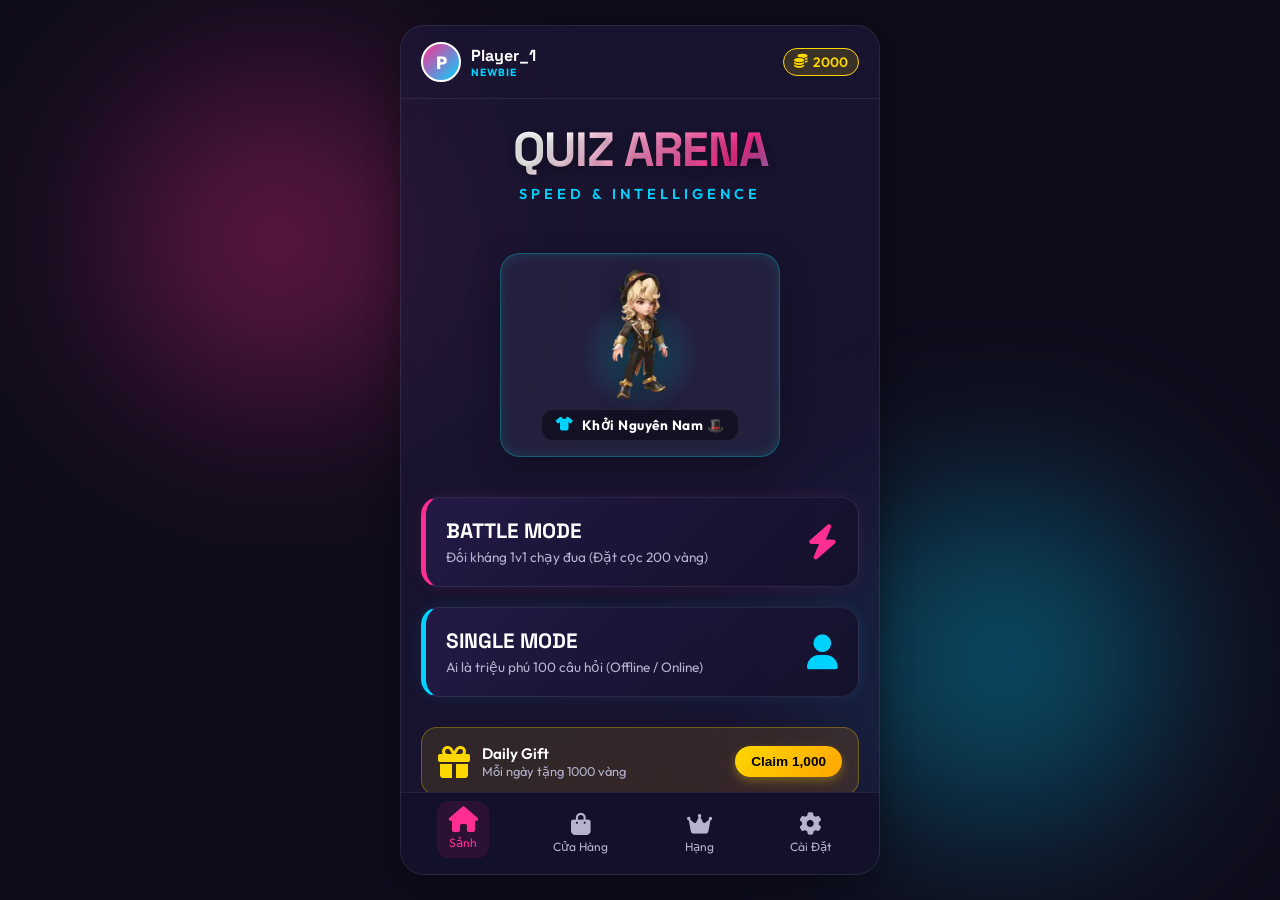
==== Qx/index.html @ 137300c0 "update" ====
<!DOCTYPE html>
<html lang="vi">

<head>
  <meta charset="UTF-8">
  <meta name="viewport" content="width=device-width, initial-scale=1.0, maximum-scale=1.0, user-scalable=no">
  <title>Quiz Arena - Trí Tuệ & Tốc Độ</title>
  <meta name="description"
    content="Chơi game trắc nghiệm đối kháng đỉnh cao, trả lời câu hỏi, thách đấu bot hoặc người chơi khác, tích lũy vàng và nâng cấp nhân vật!">

  <!-- FontAwesome Icons -->
  <link rel="stylesheet" href="https://cdnjs.cloudflare.com/ajax/libs/font-awesome/6.4.0/css/all.min.css">

  <!-- Custom Styles -->
  <link rel="stylesheet" href="style.css?v=10">
</head>

<body>

  <!-- Main Game Container -->
  <div class="game-container">

    <!-- Top Header Bar -->
    <header class="game-header">
      <div class="user-profile-header" onclick="showScreen('settings')">
        <div class="avatar-mini" id="avatar-letter">P</div>
        <div class="profile-info">
          <span class="nickname-display" id="nickname-val">Player_1</span>
          <span id="user-level-val" style="font-size: 0.65rem; color: var(--accent-cyan); font-weight: bold; letter-spacing: 1px; text-transform: uppercase;">NEWBIE</span>
        </div>
      </div>

      <!-- Gold Badge -->
      <div class="gold-badge" onclick="claimDailyReward()" title="Nhấp để nhận Vàng hàng ngày!">
        <i class="fas fa-coins gold-icon"></i>
        <span id="gold-val">2000</span>
      </div>
    </header>

    <!-- Content Area (Scrollable screens) -->
    <main class="game-content">

      <!-- 1. LOBBY SCREEN -->
      <div id="lobby-screen" class="game-screen lobby-screen">
        <div class="game-logo-container">
          <h1 class="logo-text">QUIZ ARENA</h1>
          <div class="logo-sub">Speed & Intelligence</div>
        </div>

        <!-- Lobby Character Showcase -->
        <div class="lobby-character-preview" onclick="showScreen('shop'); switchShopCategory('character');" title="Nhấp để thay đổi Nhân Vật!">
          <div class="character-preview-glow"></div>
          <img id="lobby-character-img" src="assets/characters/char_khoi_nguyen_m.webp" alt="Character" class="lobby-char-3d">
          <div class="character-preview-label">
            <i class="fas fa-tshirt" style="color: var(--accent-cyan);"></i>
            <span id="lobby-char-name">Khởi Nguyên Nam</span>
          </div>
        </div>

        <!-- Mode: Battle Mode -->
        <div class="mode-card battle-card" onclick="startBattleMatchmaking()">
          <div class="card-content">
            <h2 class="card-title">BATTLE MODE</h2>
            <span class="card-desc">Đối kháng 1v1 chạy đua (Đặt cọc 200 vàng)</span>
          </div>
          <div class="card-icon"><i class="fas fa-bolt"></i></div>
        </div>

        <!-- Mode: Single Mode -->
        <div class="mode-card single-card" onclick="startSingleGame()">
          <div class="card-content">
            <h2 class="card-title">SINGLE MODE</h2>
            <span class="card-desc">Ai là triệu phú 100 câu hỏi (Offline / Online)</span>
          </div>
          <div class="card-icon"><i class="fas fa-user"></i></div>
        </div>

        <!-- Daily Reward Banner -->
        <div class="daily-reward-banner">
          <div class="reward-info">
            <i class="fas fa-gift reward-gift-icon"></i>
            <div>
              <div class="reward-text-title">Daily Gift</div>
              <div class="reward-text-desc">Mỗi ngày tặng 1000 vàng</div>
            </div>
          </div>
          <button class="reward-btn" id="claim-daily-btn" onclick="claimDailyReward()">Claim 1,000</button>
        </div>
      </div>

      <!-- 2. SINGLE QUIZ SCREEN -->
      <div id="quiz-screen" class="game-screen quiz-screen hidden">
        <div class="quiz-top-bar">
          <span class="question-counter" id="single-question-num">Question 1 / 100</span>

          <!-- Lifelines Row -->
          <div class="lifelines-row">
            <button class="lifeline-btn" id="lifeline-50" onclick="useFiftyFifty()"
              data-tooltip="Quyền trợ giúp 50/50">50:50</button>
            <button class="lifeline-btn" id="lifeline-double" onclick="useDoubleAnswer()"
              data-tooltip="Xem quảng cáo trả lời 2 lần"><i class="fas fa-play"></i> x2</button>
            <button class="lifeline-btn" id="lifeline-change" onclick="useChangeQuestion()"
              data-tooltip="Đổi câu hỏi khác"><i class="fas fa-redo"></i></button>
          </div>
        </div>

        <!-- Question Box -->
        <div class="question-card" id="single-question-container">
          <!-- Populated by JS -->
        </div>

        <!-- Options Container -->
        <div class="options-grid" id="single-options-container">
          <!-- Populated by JS -->
        </div>

        <button class="btn-secondary" onclick="showScreen('lobby')" style="margin-top: auto;">Rút Lui (Về Sảnh)</button>
      </div>

      <!-- 3. BATTLE TRACK SCREEN -->
      <div id="battle-screen" class="game-screen battle-screen hidden">

        <!-- Stats Bar: Question # + Scores -->
        <div class="battle-header-bar">
          <span id="battle-question-num" class="battle-q-num">Câu 1 / 10</span>
          <div class="battle-timer-display">
            <span id="timer-sec" style="color: var(--accent-cyan); font-weight:800; font-size:1.1rem;">30</span>s
          </div>
        </div>

        <!-- Timer Bar -->
        <div class="battle-timer-bar">
          <div class="timer-fill" id="timer-fill-bar"></div>
        </div>

        <!-- Race Tracks (progress-bar style) -->
        <div class="race-container">
          <div class="race-label-top">🏁 ĐƯỜNG ĐUA</div>

          <!-- Player Lane -->
          <div class="race-lane">
            <div class="race-lane-info">
              <div class="race-runner-avatar" id="player-runner-avatar">🏃</div>
              <span class="race-lane-name" id="player-track-name">Bạn</span>
              <span class="race-lane-score"><span id="player-score-val">0</span>/10</span>
            </div>
            <div class="race-track-bar">
              <div class="race-track-fill player-fill" id="player-track-fill" style="width:0%"></div>
              <div class="race-runner-icon" id="player-runner" style="left:0%">
                <div class="runner-avatar"><div class="runner-avatar-inner" id="player-runner-img">🏃</div></div>
              </div>
            </div>
          </div>

          <!-- Bot Lane -->
          <div class="race-lane">
            <div class="race-lane-info">
              <div class="race-runner-avatar" id="bot-runner-avatar">🤖</div>
              <span class="race-lane-name">Bot</span>
              <span class="race-lane-score"><span id="bot-score-val">0</span>/10</span>
            </div>
            <div class="race-track-bar">
              <div class="race-track-fill bot-fill" id="bot-track-fill" style="width:0%"></div>
              <div class="race-runner-icon" id="bot-runner" style="left:0%">
                <div class="runner-avatar"><div class="runner-avatar-inner" id="bot-runner-img">🤖</div></div>
              </div>
            </div>
          </div>
        </div>

        <!-- Question Box -->
        <div class="question-card" id="battle-question-container">
          <!-- Populated by JS -->
        </div>

        <!-- Options Container -->
        <div class="options-grid" id="battle-options-container">
          <!-- Populated by JS -->
        </div>
      </div>

      <!-- 3.5. SHOP SCREEN -->
      <div id="shop-screen" class="game-screen shop-screen hidden">
        <h2 class="logo-text" style="font-size: 2rem; text-align: center; margin-bottom: 10px;">CỬA HÀNG</h2>

        <!-- Shop Tabs -->
        <div class="rank-tabs" style="margin-bottom: 15px;">
          <button class="rank-tab-btn active" id="shop-tab-character" onclick="switchShopCategory('character')">Nhân Vật</button>
          <button class="rank-tab-btn" id="shop-tab-hat" onclick="switchShopCategory('hat')">Mũ</button>
          <button class="rank-tab-btn" id="shop-tab-shoes" onclick="switchShopCategory('shoes')">Giày</button>
          <button class="rank-tab-btn" id="shop-tab-effect" onclick="switchShopCategory('effect')">Hiệu Ứng</button>
        </div>

        <!-- Shop Items List -->
        <div class="leaderboard-list" id="shop-items-list" style="max-height: 420px;">
          <!-- Populated by JS -->
        </div>
      </div>

      <!-- 4. SETTINGS SCREEN -->
      <div id="settings-screen" class="game-screen settings-screen hidden">
        <h2 class="logo-text" style="font-size: 2rem; text-align: center;">SETTINGS</h2>

        <!-- Nickname Setting -->
        <div class="settings-group">
          <div class="settings-title"><i class="fas fa-user-edit"></i> Profile</div>
          <div class="setting-row">
            <label for="input-nickname">NICKNAME</label>
            <input type="text" id="input-nickname" class="input-text" maxlength="15"
              placeholder="Nhập tên người chơi...">
          </div>
        </div>

        <!-- Target Language Setting (ML Kit) -->
        <div class="settings-group">
          <div class="settings-title"><i class="fas fa-globe"></i> Ngôn Ngữ</div>
          <div class="setting-row">
            <label for="select-language">CHỌN NGÔN NGỮ</label>
            <select id="select-language" class="input-text" style="background: rgba(15, 12, 27, 0.8); color: white;">
              <option value="en">English (Bản gốc)</option>
              <option value="vi">Tiếng Việt (Sẵn sàng)</option>
              <option value="es">Español - Tây Ban Nha</option>
              <option value="fr">Français - Pháp</option>
              <option value="ja">日本語 - Nhật Bản</option>
            </select>
          </div>
        </div>

        <!-- Sound Setting -->
        <div class="settings-group">
          <div class="settings-title"><i class="fas fa-volume-up"></i> Âm Thanh</div>
          <div class="setting-row">
            <div style="display: flex; justify-content: space-between; font-size: 0.9rem; font-weight: bold;">
              <span>VOLUME</span>
              <span id="volume-val" style="color: var(--accent-cyan);">80%</span>
            </div>
            <div class="slider-container">
              <i class="fas fa-volume-down" style="color: var(--text-secondary);"></i>
              <input type="range" id="input-volume" class="input-slider" min="0" max="100" value="80"
                oninput="handleVolumeChange(this.value)">
              <i class="fas fa-volume-up" style="color: var(--accent-pink);"></i>
            </div>
          </div>
        </div>

        <!-- Integration Social Accounts Placeholders -->
        <div class="settings-group">
          <div class="settings-title"><i class="fas fa-share-nodes"></i> Liên Kết Tài Khoản (Sắp ra mắt)</div>
          <div class="social-login-grid">
            <div class="social-btn facebook" title="Liên kết Facebook"><i class="fab fa-facebook-f"></i></div>
            <div class="social-btn gmail" title="Liên kết Gmail"><i class="fab fa-google"></i></div>
            <div class="social-btn x" title="Liên kết X (Twitter)"><i class="fab fa-twitter"></i></div>
            <div class="social-btn instagram" title="Liên kết Instagram"><i class="fab fa-instagram"></i></div>
            <div class="social-btn threads" title="Liên kết Threads"><i class="fas fa-at"></i></div>
          </div>
        </div>

        <button class="btn-primary" onclick="saveSettings()">Save & Back</button>
      </div>

      <!-- 5. RANK SCREEN -->
      <div id="rank-screen" class="game-screen rank-screen hidden">
        <h2 class="logo-text" style="font-size: 2rem; text-align: center; margin-bottom: 10px;">LEADERBOARD</h2>

        <!-- Sub Tabs -->
        <div class="rank-tabs">
          <button class="rank-tab-btn active" id="rank-tab-single" onclick="renderLeaderboard('single')">Single
            Mode</button>
          <button class="rank-tab-btn" id="rank-tab-gold" onclick="renderLeaderboard('gold')">Tổng Vàng</button>
        </div>

        <!-- Rankings List -->
        <div class="leaderboard-list" id="leaderboard-list">
          <!-- Populated by JS -->
        </div>
      </div>

    </main>

    <!-- Footer Navigation Tabs -->
    <footer class="game-footer">
      <button class="nav-tab active" data-screen="lobby" onclick="showScreen('lobby')">
        <i class="fas fa-home"></i>
        <span>Sảnh</span>
      </button>
      <button class="nav-tab" data-screen="shop" onclick="showScreen('shop')">
        <i class="fas fa-shopping-bag"></i>
        <span>Cửa Hàng</span>
      </button>
      <button class="nav-tab" data-screen="rank" onclick="showScreen('rank')">
        <i class="fas fa-crown"></i>
        <span>Hạng</span>
      </button>
      <button class="nav-tab" data-screen="settings" onclick="showScreen('settings')">
        <i class="fas fa-cog"></i>
        <span>Cài Đặt</span>
      </button>
    </footer>

    <!-- OVERLAY MODAL: Simulated Ads Rewarded -->
    <div id="ad-overlay" class="overlay-modal hidden">
      <div class="modal-content">
        <i class="fas fa-play-circle modal-icon" style="color: var(--accent-cyan);"></i>
        <h3 class="modal-title">SPONSOR AD</h3>
        <p class="modal-desc">Quảng cáo đang phát từ CrazyGames. Vui lòng xem hết để nhận quyền trợ giúp!</p>
        <div class="ad-progress-bar">
          <div class="ad-progress-fill" id="ad-progress-fill"></div>
        </div>
        <div style="font-weight: bold; font-size: 1.2rem;">
          Đóng sau <span id="ad-sec-text" style="color: var(--accent-cyan);">5</span>s
        </div>
      </div>
    </div>

    <!-- OVERLAY MODAL: Matchmaking Battle -->
    <div id="battle-matchmaking-overlay" class="bet-matching-overlay hidden">
      <div class="bet-card">
        <i class="fas fa-coins modal-icon" style="color: var(--accent-yellow);"></i>
        <h3 class="modal-title" style="color: var(--accent-yellow);">BATTLE STAKES</h3>
        <p class="modal-desc">Đặt cọc 200 vàng khởi tranh trận đấu. Người thắng ăn 360 vàng (đã trừ 10% phí).</p>
        <div class="bet-gold-amount">200 <i class="fas fa-coins"></i></div>
        <div class="matching-spinner"></div>
        <p style="font-size: 0.85rem; color: var(--text-secondary); letter-spacing: 1px;">ĐANG GHÉP TRẬN...</p>
      </div>
    </div>

    <!-- OVERLAY MODAL: Single Game Over -->
    <div id="game-over-overlay" class="overlay-modal hidden">
      <div class="modal-content">
        <div id="go-icon" class="fas fa-sad-tear modal-icon"></div>
        <h3 class="modal-title" id="go-title">GAME OVER</h3>
        <p class="modal-desc" id="go-desc">Bạn đã trả lời sai câu hỏi.</p>
        <button class="btn-primary" onclick="closeGameOver()">Quay Lại Sảnh</button>
      </div>
    </div>

    <!-- OVERLAY MODAL: Battle Game Over -->
    <div id="battle-over-overlay" class="overlay-modal hidden">
      <div class="modal-content">
        <div id="bo-icon" class="fas fa-trophy modal-icon"></div>
        <h3 class="modal-title" id="bo-title">KẾT QUẢ BATTLE</h3>
        <p class="modal-desc" id="bo-desc">Nội dung trận đấu...</p>
        <div class="bet-gold-amount" id="bo-gold-reward" style="font-size: 1.5rem;">+360 Gold</div>
        <button class="btn-primary" onclick="closeBattleOver()">Quay Lại Sảnh</button>
      </div>
    </div>

    <!-- OVERLAY MODAL: ML Kit Download Model Simulation -->
    <div id="mlkit-download-overlay" class="overlay-modal hidden">
      <div class="modal-content">
        <i class="fas fa-cloud-download-alt modal-icon" style="color: var(--accent-cyan);"></i>
        <h3 class="modal-title">ML KIT TRANSLATOR</h3>
        <p class="modal-desc" id="mlkit-download-desc">Đang tải xuống mô hình ngôn ngữ dịch offline (30MB)...</p>
        <div class="ad-progress-bar">
          <div class="ad-progress-fill" id="mlkit-progress-fill"></div>
        </div>
        <div style="font-weight: bold; font-size: 1.1rem;" id="mlkit-percent-text">
          0%
        </div>
      </div>
    </div>

  </div>

  <!-- Scripts -->
  <script src="questions.js?v=5"></script>
  <script src="app.js?v=9"></script>
</body>

</html>
---- Qx/style.css ----
@import url('https://fonts.googleapis.com/css2?family=Outfit:wght@300;400;600;800&family=Space+Grotesk:wght@400;700&display=swap');

:root {
  --bg-primary: #0f0c1b;
  --bg-secondary: #1a1530;
  --accent-pink: #ff2e93;
  --accent-cyan: #00d2ff;
  --accent-purple: #8a2be2;
  --accent-yellow: #ffd700;
  --color-success: #00f5d4;
  --color-danger: #ff3860;
  --text-primary: #ffffff;
  --text-secondary: #b5b3cd;
  --glass-bg: rgba(30, 26, 60, 0.6);
  --glass-border: rgba(255, 255, 255, 0.08);
  --glass-shadow: 0 8px 32px 0 rgba(0, 0, 0, 0.37);
  --font-title: 'Space Grotesk', sans-serif;
  --font-body: 'Outfit', sans-serif;
}

* {
  box-sizing: border-box;
  margin: 0;
  padding: 0;
  -webkit-tap-highlight-color: transparent;
}

body {
  font-family: var(--font-body);
  background-color: var(--bg-primary);
  color: var(--text-primary);
  min-height: 100vh;
  display: flex;
  justify-content: center;
  align-items: center;
  overflow: hidden;
  position: relative;
}

/* Background animated gradient bubbles */
body::before, body::after {
  content: '';
  position: absolute;
  width: 300px;
  height: 300px;
  border-radius: 50%;
  filter: blur(100px);
  z-index: -1;
  opacity: 0.4;
  animation: floatBg 15s infinite alternate ease-in-out;
}

body::before {
  background: var(--accent-pink);
  top: 10%;
  left: 10%;
}

body::after {
  background: var(--accent-cyan);
  bottom: 10%;
  right: 10%;
  animation-delay: -7s;
}

@keyframes floatBg {
  0% { transform: translate(0, 0) scale(1); }
  100% { transform: translate(50px, 50px) scale(1.2); }
}

/* Game Container - Mobile-first aspect ratio container */
.game-container {
  width: 100%;
  max-width: 480px;
  height: 100vh;
  max-height: 850px;
  background: var(--glass-bg);
  backdrop-filter: blur(20px);
  -webkit-backdrop-filter: blur(20px);
  border: 1px solid var(--glass-border);
  border-radius: 24px;
  box-shadow: var(--glass-shadow);
  display: flex;
  flex-direction: column;
  overflow: hidden;
  position: relative;
}

@media (max-width: 480px) {
  .game-container {
    height: 100vh;
    max-height: 100vh;
    border-radius: 0;
    border: none;
  }
}

/* Top Header Bar */
.game-header {
  padding: 16px 20px;
  display: flex;
  justify-content: space-between;
  align-items: center;
  border-bottom: 1px solid var(--glass-border);
  z-index: 10;
}

.user-profile-header {
  display: flex;
  align-items: center;
  gap: 10px;
}

.avatar-mini {
  width: 40px;
  height: 40px;
  border-radius: 50%;
  background: linear-gradient(135deg, var(--accent-pink), var(--accent-cyan));
  border: 2px solid var(--text-primary);
  display: flex;
  justify-content: center;
  align-items: center;
  font-weight: 800;
  font-size: 1.1rem;
}

.profile-info {
  display: flex;
  flex-direction: column;
}

.nickname-display {
  font-family: var(--font-title);
  font-size: 1rem;
  font-weight: 700;
}

.gold-badge {
  background: rgba(255, 215, 0, 0.15);
  border: 1px solid var(--accent-yellow);
  padding: 4px 10px;
  border-radius: 20px;
  font-size: 0.85rem;
  font-weight: 600;
  color: var(--accent-yellow);
  display: flex;
  align-items: center;
  gap: 5px;
  cursor: pointer;
  transition: transform 0.2s;
}

.gold-badge:active {
  transform: scale(0.95);
}

.gold-icon {
  animation: rotateCoin 3s infinite linear;
}

@keyframes rotateCoin {
  0% { transform: rotateY(0deg); }
  100% { transform: rotateY(360deg); }
}

/* Main Content Area */
.game-content {
  flex: 1;
  overflow-y: auto;
  position: relative;
  display: flex;
  flex-direction: column;
  padding: 20px;
}

/* Footer Navigation / Tabs */
.game-footer {
  display: flex;
  justify-content: space-around;
  background: rgba(20, 16, 42, 0.95);
  border-top: 1px solid var(--glass-border);
  padding: 12px 10px;
  z-index: 10;
}

.nav-tab {
  display: flex;
  flex-direction: column;
  align-items: center;
  gap: 4px;
  background: none;
  border: none;
  color: var(--text-secondary);
  font-family: var(--font-body);
  font-size: 0.75rem;
  cursor: pointer;
  transition: all 0.3s cubic-bezier(0.175, 0.885, 0.32, 1.275);
  padding: 8px 12px;
  border-radius: 12px;
}

.nav-tab i {
  font-size: 1.4rem;
  transition: transform 0.3s;
}

.nav-tab:hover {
  color: var(--text-primary);
}

.nav-tab.active {
  color: var(--accent-pink);
  background: rgba(255, 46, 147, 0.1);
  transform: translateY(-4px);
}

.nav-tab.active i {
  transform: scale(1.15);
}

/* Home / Lobby Screen */
.lobby-screen {
  display: flex;
  flex-direction: column;
  gap: 20px;
  flex: 1;
  justify-content: center;
}

.game-logo-container {
  text-align: center;
  margin-bottom: 20px;
}

.logo-text {
  font-family: var(--font-title);
  font-size: 3rem;
  font-weight: 800;
  background: linear-gradient(135deg, var(--text-primary) 30%, var(--accent-pink) 70%, var(--accent-cyan));
  -webkit-background-clip: text;
  -webkit-text-fill-color: transparent;
  text-shadow: 0 4px 10px rgba(0, 0, 0, 0.3);
  letter-spacing: -1px;
}

.logo-sub {
  font-size: 0.9rem;
  color: var(--accent-cyan);
  text-transform: uppercase;
  letter-spacing: 4px;
  margin-top: 5px;
  font-weight: 600;
}

/* Primary Action Cards */
.mode-card {
  background: linear-gradient(135deg, rgba(40, 30, 80, 0.7), rgba(20, 15, 40, 0.8));
  border: 1px solid var(--glass-border);
  border-radius: 18px;
  padding: 20px;
  display: flex;
  align-items: center;
  justify-content: space-between;
  cursor: pointer;
  position: relative;
  overflow: hidden;
  transition: all 0.3s cubic-bezier(0.165, 0.84, 0.44, 1);
}

.mode-card::before {
  content: '';
  position: absolute;
  top: 0;
  left: 0;
  width: 100%;
  height: 100%;
  background: linear-gradient(90deg, transparent, rgba(255, 255, 255, 0.05), transparent);
  transform: translateX(-100%);
  transition: transform 0.6s;
}

.mode-card:hover {
  transform: translateY(-3px) scale(1.02);
  border-color: rgba(255, 255, 255, 0.2);
  box-shadow: 0 10px 20px rgba(0, 0, 0, 0.2);
}

.mode-card:hover::before {
  transform: translateX(100%);
}

.mode-card.battle-card {
  border-left: 5px solid var(--accent-pink);
  box-shadow: 0 0 15px rgba(255, 46, 147, 0.1);
}

.mode-card.single-card {
  border-left: 5px solid var(--accent-cyan);
  box-shadow: 0 0 15px rgba(0, 210, 255, 0.1);
}

.card-content {
  display: flex;
  flex-direction: column;
  gap: 4px;
}

.card-title {
  font-family: var(--font-title);
  font-size: 1.3rem;
  font-weight: 700;
}

.card-desc {
  font-size: 0.85rem;
  color: var(--text-secondary);
}

.card-icon {
  font-size: 2.2rem;
}

.battle-card .card-icon { color: var(--accent-pink); }
.single-card .card-icon { color: var(--accent-cyan); }

/* Daily Reward Banner */
.daily-reward-banner {
  background: linear-gradient(135deg, rgba(255, 215, 0, 0.1), rgba(255, 140, 0, 0.15));
  border: 1px solid rgba(255, 215, 0, 0.3);
  border-radius: 16px;
  padding: 16px;
  display: flex;
  justify-content: space-between;
  align-items: center;
  margin-top: 10px;
}

.reward-info {
  display: flex;
  align-items: center;
  gap: 12px;
}

.reward-gift-icon {
  font-size: 2rem;
  color: var(--accent-yellow);
}

.reward-text-title {
  font-weight: 600;
  font-size: 0.95rem;
}

.reward-text-desc {
  font-size: 0.8rem;
  color: var(--text-secondary);
}

.reward-btn {
  background: linear-gradient(135deg, var(--accent-yellow), #ffa500);
  color: #000;
  border: none;
  padding: 8px 16px;
  border-radius: 20px;
  font-weight: 700;
  font-size: 0.85rem;
  cursor: pointer;
  box-shadow: 0 4px 10px rgba(255, 215, 0, 0.3);
  transition: transform 0.2s, opacity 0.2s;
}

.reward-btn:hover {
  transform: scale(1.05);
}

.reward-btn:disabled {
  background: #3a3845;
  color: var(--text-secondary);
  box-shadow: none;
  cursor: not-allowed;
  opacity: 0.6;
}

/* Quiz Screen (Single Mode) */
.quiz-screen {
  display: flex;
  flex-direction: column;
  flex: 1;
}

.quiz-top-bar {
  display: flex;
  justify-content: space-between;
  align-items: center;
  margin-bottom: 20px;
}

.question-counter {
  font-weight: 600;
  font-size: 0.95rem;
  color: var(--accent-cyan);
}

.lifelines-row {
  display: flex;
  gap: 8px;
}

.lifeline-btn {
  width: 40px;
  height: 40px;
  border-radius: 50%;
  background: var(--bg-secondary);
  border: 1px solid var(--glass-border);
  color: var(--text-primary);
  display: flex;
  justify-content: center;
  align-items: center;
  cursor: pointer;
  position: relative;
  font-size: 0.9rem;
  transition: all 0.2s;
}

.lifeline-btn:hover:not(:disabled) {
  border-color: var(--accent-cyan);
  color: var(--accent-cyan);
  box-shadow: 0 0 8px rgba(0, 210, 255, 0.3);
}

.lifeline-btn:disabled {
  opacity: 0.3;
  cursor: not-allowed;
  text-decoration: line-through;
}

.lifeline-btn::after {
  content: attr(data-tooltip);
  position: absolute;
  bottom: -30px;
  left: 50%;
  transform: translateX(-50%) scale(0);
  background: var(--bg-primary);
  color: var(--text-primary);
  font-size: 0.65rem;
  padding: 4px 8px;
  border-radius: 4px;
  white-space: nowrap;
  transition: transform 0.2s;
  pointer-events: none;
  z-index: 10;
}

.lifeline-btn:hover::after {
  transform: translateX(-50%) scale(1);
}

/* Question Area */
.question-card {
  background: rgba(30, 26, 60, 0.4);
  border: 1px solid var(--glass-border);
  border-radius: 20px;
  padding: 24px;
  position: relative;
  margin-bottom: 24px;
  min-height: 140px;
  display: flex;
  align-items: center;
  justify-content: center;
  text-align: center;
}

.question-text {
  font-size: 1.15rem;
  font-weight: 600;
  line-height: 1.5;
}

/* Translate Button on Question */
.translate-btn {
  position: absolute;
  top: 12px;
  right: 12px;
  background: rgba(255, 255, 255, 0.08);
  border: 1px solid rgba(255, 255, 255, 0.15);
  color: var(--text-primary);
  width: 32px;
  height: 32px;
  border-radius: 8px;
  display: flex;
  justify-content: center;
  align-items: center;
  cursor: pointer;
  transition: all 0.2s;
}

.translate-btn:hover {
  background: var(--accent-cyan);
  border-color: var(--accent-cyan);
  color: #000;
  box-shadow: 0 0 10px rgba(0, 210, 255, 0.4);
}

.translate-btn.active {
  background: var(--accent-pink);
  border-color: var(--accent-pink);
  color: #fff;
}

/* Options Grid */
.options-grid {
  display: grid;
  grid-template-columns: 1fr;
  gap: 12px;
  margin-bottom: 20px;
}

.option-btn {
  background: rgba(30, 26, 60, 0.8);
  border: 1px solid var(--glass-border);
  border-radius: 14px;
  padding: 16px 20px;
  color: var(--text-primary);
  font-family: var(--font-body);
  font-size: 1rem;
  text-align: left;
  cursor: pointer;
  transition: all 0.2s;
  display: flex;
  align-items: center;
}

.option-prefix {
  font-weight: 800;
  color: var(--accent-cyan);
  margin-right: 12px;
  background: rgba(0, 210, 255, 0.1);
  width: 24px;
  height: 24px;
  border-radius: 50%;
  display: inline-flex;
  justify-content: center;
  align-items: center;
  font-size: 0.8rem;
}

.option-btn:hover:not(:disabled) {
  border-color: var(--accent-cyan);
  background: rgba(0, 210, 255, 0.05);
}

.option-btn.correct {
  border-color: var(--color-success) !important;
  background: rgba(0, 245, 212, 0.15) !important;
  color: var(--color-success) !important;
  font-weight: 700;
}

.option-btn.wrong {
  border-color: var(--color-danger) !important;
  background: rgba(255, 56, 96, 0.15) !important;
  color: var(--color-danger) !important;
  font-weight: 700;
}

.option-btn.faded {
  opacity: 0.3;
  cursor: not-allowed;
}

/* Battle Screen */
.battle-screen {
  display: flex;
  flex-direction: column;
  gap: 10px;
  width: 100%;
}

/* Battle Header: question # + timer display */
.battle-header-bar {
  display: flex;
  justify-content: space-between;
  align-items: center;
  padding: 4px 2px;
}

.battle-q-num {
  font-size: 0.85rem;
  color: var(--text-secondary);
  font-weight: 600;
}

.battle-timer-display {
  font-size: 0.85rem;
  color: var(--text-secondary);
  font-weight: 600;
}

/* Timer Progress Bar */
.battle-timer-bar {
  height: 6px;
  background: rgba(255, 255, 255, 0.1);
  border-radius: 3px;
  overflow: hidden;
  flex-shrink: 0;
}

.timer-fill {
  height: 100%;
  width: 100%;
  background: linear-gradient(90deg, var(--accent-cyan), var(--accent-pink));
  transition: width 1s linear;
}

/* Race Container */
.race-container {
  background: rgba(15, 10, 30, 0.8);
  border: 1px solid rgba(255, 46, 147, 0.25);
  border-radius: 14px;
  padding: 12px 14px;
  display: flex;
  flex-direction: column;
  gap: 10px;
  flex-shrink: 0;
  overflow: hidden;
}

.race-label-top {
  font-size: 0.6rem;
  font-weight: 800;
  letter-spacing: 2px;
  color: rgba(255, 46, 147, 0.6);
  text-transform: uppercase;
}

/* Race Lane Row */
.race-lane {
  display: flex;
  flex-direction: column;
  gap: 5px;
}

.race-lane-info {
  display: flex;
  align-items: center;
  gap: 8px;
}

.race-runner-avatar {
  width: 36px;
  height: 36px;
  border-radius: 50%;
  overflow: hidden;
  background: rgba(255,255,255,0.05);
  border: 1px solid rgba(255,255,255,0.15);
  display: flex;
  align-items: center;
  justify-content: center;
  flex-shrink: 0;
  font-size: 1.3rem;
}

.race-runner-avatar img {
  width: 100%;
  height: 100%;
  object-fit: cover;
}

.race-lane-name {
  flex: 1;
  font-size: 0.8rem;
  font-weight: 600;
  color: var(--text-primary);
  white-space: nowrap;
  overflow: hidden;
  text-overflow: ellipsis;
}

.race-lane-score {
  font-size: 0.8rem;
  font-weight: 700;
  color: var(--accent-pink);
  white-space: nowrap;
}

/* Race Track Bar (progress style) */
.race-track-bar {
  position: relative;
  height: 18px;
  background: rgba(255,255,255,0.06);
  border-radius: 9px;
  overflow: visible;
}

.race-track-fill {
  height: 100%;
  border-radius: 9px;
  transition: width 0.6s cubic-bezier(0.25, 0.8, 0.25, 1);
  position: absolute;
  top: 0;
  left: 0;
}

.player-fill {
  background: linear-gradient(90deg, var(--accent-pink), #ff6eb4);
  box-shadow: 0 0 8px rgba(255, 46, 147, 0.5);
}

.bot-fill {
  background: linear-gradient(90deg, var(--accent-cyan), #00a8d4);
  box-shadow: 0 0 8px rgba(0, 210, 255, 0.4);
}

/* Runner icon that sits at the progress head */
.race-runner-icon {
  position: absolute;
  top: 50%;
  transform: translate(-50%, -50%);
  transition: left 0.6s cubic-bezier(0.25, 0.8, 0.25, 1);
  z-index: 5;
}

.race-runner-icon .runner-avatar {
  width: 34px;
  height: 34px;
  border-radius: 50%;
  background: var(--bg-secondary);
  border: 2px solid var(--accent-pink);
  display: flex;
  align-items: center;
  justify-content: center;
  overflow: hidden;
  box-shadow: 0 0 10px rgba(255,46,147,0.5);
  animation: runnerBounce 0.4s infinite ease-in-out;
}

#bot-runner .runner-avatar {
  border-color: var(--accent-cyan);
  box-shadow: 0 0 10px rgba(0,210,255,0.5);
}

.runner-avatar-inner {
  font-size: 1.3rem;
  line-height: 1;
}

.runner-avatar-inner img {
  width: 100%;
  height: 100%;
  object-fit: cover;
  border-radius: 50%;
}

@keyframes runnerBounce {
  0%, 100% { transform: translateY(0); }
  50% { transform: translateY(-3px); }
}



.track-markers {
  position: absolute;
  left: 0;
  width: 100%;
  top: 0;
  bottom: 0;
  pointer-events: none;
  z-index: 1;
}

.track-marker {
  position: absolute;
  top: 50%;
  transform: translate(-50%, -50%);
  display: flex;
  flex-direction: column;
  align-items: center;
  opacity: 0.15;
}

.track-marker-line {
  width: 1px;
  height: 25px;
  background: #fff;
}

.track-marker-label {
  font-size: 0.6rem;
  color: #fff;
  margin-top: 2px;
  font-weight: bold;
}

.runner {
  position: absolute;
  top: 50%;
  transform: translate(-50%, -50%);
  display: flex;
  flex-direction: column;
  align-items: center;
  transition: left 0.8s cubic-bezier(0.25, 0.8, 0.25, 1);
  z-index: 2;
}

.runner-avatar {
  font-size: 1.5rem;
  filter: drop-shadow(0 0 6px rgba(255,255,255,0.4));
  display: flex;
  justify-content: center;
  align-items: center;
}

.runner-label {
  font-size: 0.65rem;
  background: rgba(0, 0, 0, 0.7);
  padding: 1px 6px;
  border-radius: 4px;
  margin-top: 2px;
  white-space: nowrap;
}

.runner.bot .runner-avatar {
  animation-delay: -0.2s;
}

.runner.player .runner-avatar {
  filter: drop-shadow(0 0 8px var(--accent-pink));
}

/* 2D Modular Character Styling (Cute Chibi Style) */
.character-2d {
  position: relative;
  width: 55px;
  height: 70px;
  display: flex;
  justify-content: center;
  align-items: center;
}

/* Shadow under character */
.char-shadow {
  position: absolute;
  bottom: -2px;
  width: 32px;
  height: 6px;
  background: rgba(0, 0, 0, 0.35);
  border-radius: 50%;
  z-index: 1;
  animation: shadowScale 1.8s infinite alternate ease-in-out;
}

.character-2d.state-running .char-shadow {
  animation: shadowScaleRun 0.2s infinite alternate ease-in-out;
}

/* Body container to hold head/torso/limbs */
.char-body {
  position: relative;
  width: 100%;
  height: 100%;
  z-index: 2;
  transform-origin: bottom center;
}

/* Head */
.char-head {
  position: absolute;
  top: 4px;
  left: 50%;
  transform: translateX(-50%);
  width: 34px;
  height: 32px;
  border-radius: 17px / 16px; /* Oval chibi head */
  background: linear-gradient(135deg, #ffded3, #f5b096); /* Cute peach skin tone */
  display: flex;
  justify-content: center;
  align-items: center;
  z-index: 5;
  box-shadow: inset -1px -1px 4px rgba(0,0,0,0.1), 0 2px 4px rgba(0,0,0,0.15);
}

.chibi-bot .char-head {
  background: linear-gradient(135deg, #241d3b, #120e24); /* Visor glass */
  border: 2px solid var(--accent-cyan);
  box-shadow: 0 0 10px rgba(0, 210, 255, 0.35);
}

/* Face container */
.chibi-face {
  position: relative;
  width: 100%;
  height: 100%;
}

/* Cute Chibi Eyes */
.chibi-eye {
  position: absolute;
  top: 13px;
  width: 7px;
  height: 9px;
  background: #19142e;
  border-radius: 50%;
  display: flex;
  justify-content: center;
  align-items: center;
}

.chibi-eye.eye-left {
  left: 7px;
}

.chibi-eye.eye-right {
  right: 7px;
}

.eye-shine {
  width: 2.5px;
  height: 2.5px;
  background: #fff;
  border-radius: 50%;
  position: absolute;
  top: 1.5px;
  left: 1.5px;
}

/* Robot Eyes (Glowing Blue/Cyan) */
.chibi-bot .bot-eye {
  position: absolute;
  top: 12px;
  width: 6px;
  height: 6px;
  background: var(--accent-cyan);
  border-radius: 50%;
  box-shadow: 0 0 8px var(--accent-cyan);
  animation: robotBlink 4s infinite ease-in-out;
}

@keyframes robotBlink {
  0%, 90%, 100% { transform: scaleY(1); }
  95% { transform: scaleY(0.1); }
}

.chibi-bot .bot-eye.eye-left {
  left: 8px;
}

.chibi-bot .bot-eye.eye-right {
  right: 8px;
}

/* Blush cheeks */
.chibi-blush {
  position: absolute;
  top: 20px;
  width: 6px;
  height: 4px;
  background: rgba(255, 46, 147, 0.45);
  border-radius: 50%;
  filter: blur(0.5px);
}

.chibi-blush.blush-left {
  left: 4px;
}

.chibi-blush.blush-right {
  right: 4px;
}

/* Mouth */
.chibi-mouth {
  position: absolute;
  bottom: 5px;
  left: 50%;
  transform: translateX(-50%);
  font-size: 0.65rem;
  font-weight: bold;
  color: #c96253;
  line-height: 1;
}

/* Torso */
.char-torso {
  position: absolute;
  top: 34px;
  left: 50%;
  transform: translateX(-50%);
  width: 18px;
  height: 18px;
  border-radius: 5px;
  background: linear-gradient(135deg, var(--accent-pink), var(--accent-purple));
  z-index: 4;
  box-shadow: 0 2px 4px rgba(0,0,0,0.15);
}

.chibi-bot .char-torso {
  background: linear-gradient(135deg, var(--accent-purple), var(--accent-cyan));
  border: 1px solid var(--accent-purple);
}

/* Limbs Base */
.char-arm, .char-leg {
  position: absolute;
  background: #f5b096; /* Peach skin limbs */
  border-radius: 2px;
}

.chibi-bot .char-arm, .chibi-bot .char-leg {
  background: #9e9e9e; /* Robot metal default */
}

/* Arms */
.char-arm {
  width: 4px;
  height: 11px;
  top: 35px;
  transform-origin: top center;
  z-index: 3;
}

.chibi-bot .char-arm {
  background: var(--accent-cyan);
  box-shadow: 0 0 4px var(--accent-cyan);
}

.arm-left {
  left: 14px;
  transform: rotate(15deg);
}

.arm-right {
  right: 14px;
  transform: rotate(-15deg);
}

/* Legs */
.char-leg {
  width: 5px;
  height: 11px;
  top: 50px;
  transform-origin: top center;
  z-index: 3;
}

.chibi-bot .char-leg {
  background: #3b5998;
}

.leg-left {
  left: 19px;
}

.leg-right {
  right: 19px;
}

/* ACCESSORIES */

/* Hat */
.char-hat {
  position: absolute;
  top: -16px;
  left: 50%;
  transform: translateX(-50%);
  font-size: 1.6rem;
  z-index: 10;
  pointer-events: none;
  filter: drop-shadow(0 2px 4px rgba(0,0,0,0.3));
}

/* Shoes */
.char-shoe {
  position: absolute;
  bottom: -4px;
  left: 50%;
  transform: translateX(-50%);
  font-size: 0.95rem;
  z-index: 8;
  pointer-events: none;
  white-space: nowrap;
}

/* Effect Trail */
.char-effect {
  position: absolute;
  left: -14px;
  top: 32px;
  font-size: 1.5rem;
  z-index: 1;
  opacity: 0;
  transform: scale(0.5);
  transition: all 0.3s ease-in-out;
  pointer-events: none;
}

.character-2d.state-running .char-effect {
  opacity: 0.95;
  transform: scale(1.1);
  animation: effectPulse 0.3s infinite alternate ease-in-out;
}

/* ANIMATIONS */

/* Standing animations (breathing) */
.character-2d.state-standing .char-body {
  animation: breath 1.8s infinite ease-in-out;
}

@keyframes breath {
  0%, 100% { transform: translateY(0) scaleY(1); }
  50% { transform: translateY(-2px) scaleY(0.98); }
}

@keyframes shadowScale {
  0%, 100% { transform: scale(1); opacity: 0.35; }
  50% { transform: scale(0.9) translateX(-1px); opacity: 0.25; }
}

/* Running Animations */
.character-2d.state-running .leg-left {
  animation: runLegLeft 0.4s infinite linear;
}

.character-2d.state-running .leg-right {
  animation: runLegRight 0.4s infinite linear;
}

.character-2d.state-running .arm-left {
  animation: runArmLeft 0.4s infinite linear;
}

.character-2d.state-running .arm-right {
  animation: runArmRight 0.4s infinite linear;
}

.character-2d.state-running .char-body {
  animation: runBounce2D 0.2s infinite alternate linear;
}

@keyframes runLegLeft {
  0%, 100% { transform: rotate(40deg); }
  50% { transform: rotate(-40deg); }
}

@keyframes runLegRight {
  0%, 100% { transform: rotate(-40deg); }
  50% { transform: rotate(40deg); }
}

@keyframes runArmLeft {
  0%, 100% { transform: rotate(-45deg); }
  50% { transform: rotate(45deg); }
}

@keyframes runArmRight {
  0%, 100% { transform: rotate(45deg); }
  50% { transform: rotate(-45deg); }
}

@keyframes runBounce2D {
  0% { transform: translateY(0) rotate(8deg); }
  100% { transform: translateY(-4px) rotate(12deg); }
}

@keyframes shadowScaleRun {
  0% { transform: scale(0.8); opacity: 0.4; }
  100% { transform: scale(1); opacity: 0.2; }
}

@keyframes effectPulse {
  0% { transform: scale(1) translate(0, 0); }
  100% { transform: scale(1.2) translate(-4px, 1px); }
}

.finish-line {
  position: absolute;
  right: 54px;
  height: 90%;
  width: 4px;
  background: repeating-linear-gradient(
    45deg,
    #fff,
    #fff 4px,
    #000 4px,
    #000 8px
  );
  border-radius: 2px;
  box-shadow: 0 0 8px rgba(255, 255, 255, 0.3);
  z-index: 1;
}

/* Battle Stats Banner */
.battle-stats {
  display: flex;
  justify-content: space-between;
  font-size: 0.85rem;
  color: var(--text-secondary);
  font-weight: 600;
  padding: 0 5px;
}

.battle-timer-bar {
  height: 6px;
  background: rgba(255, 255, 255, 0.1);
  border-radius: 3px;
  margin: 10px 0 15px 0;
  overflow: hidden;
}

.timer-fill {
  height: 100%;
  width: 100%;
  background: linear-gradient(90deg, var(--accent-cyan), var(--accent-pink));
  transition: width 1s linear;
}

/* Battle Bet Matching Modal Screen */
.bet-matching-overlay {
  position: absolute;
  top: 0;
  left: 0;
  width: 100%;
  height: 100%;
  background: var(--bg-primary);
  z-index: 100;
  display: flex;
  flex-direction: column;
  justify-content: center;
  align-items: center;
  padding: 30px;
  text-align: center;
}

.bet-card {
  background: var(--glass-bg);
  border: 1px solid var(--glass-border);
  padding: 30px 20px;
  border-radius: 20px;
  width: 100%;
  max-width: 380px;
  display: flex;
  flex-direction: column;
  align-items: center;
  gap: 15px;
  box-shadow: var(--glass-shadow);
}

.bet-gold-amount {
  font-size: 2.2rem;
  font-family: var(--font-title);
  font-weight: 800;
  color: var(--accent-yellow);
  display: flex;
  align-items: center;
  gap: 8px;
}

.matching-spinner {
  width: 50px;
  height: 50px;
  border: 4px solid rgba(255, 255, 255, 0.1);
  border-top-color: var(--accent-pink);
  border-radius: 50%;
  animation: spin 1s infinite linear;
  margin: 20px 0;
}

@keyframes spin {
  0% { transform: rotate(0deg); }
  100% { transform: rotate(360deg); }
}

.btn-primary {
  background: linear-gradient(135deg, var(--accent-pink), var(--accent-purple));
  color: var(--text-primary);
  border: none;
  padding: 12px 30px;
  border-radius: 25px;
  font-weight: 700;
  font-size: 1rem;
  cursor: pointer;
  box-shadow: 0 4px 15px rgba(255, 46, 147, 0.4);
  transition: transform 0.2s, box-shadow 0.2s;
  width: 100%;
}

.btn-primary:hover {
  transform: translateY(-2px);
  box-shadow: 0 6px 20px rgba(255, 46, 147, 0.6);
}

.btn-primary:active {
  transform: translateY(0);
}

.btn-secondary {
  background: transparent;
  color: var(--text-secondary);
  border: 1px solid var(--glass-border);
  padding: 12px 30px;
  border-radius: 25px;
  font-weight: 600;
  font-size: 1rem;
  cursor: pointer;
  transition: all 0.2s;
  width: 100%;
}

.btn-secondary:hover {
  border-color: var(--text-primary);
  color: var(--text-primary);
}

/* Settings Screen */
.settings-screen {
  display: flex;
  flex-direction: column;
  gap: 20px;
}

.settings-group {
  background: rgba(30, 26, 60, 0.4);
  border: 1px solid var(--glass-border);
  border-radius: 16px;
  padding: 20px;
  display: flex;
  flex-direction: column;
  gap: 15px;
}

.settings-title {
  font-family: var(--font-title);
  font-size: 1.1rem;
  font-weight: 700;
  color: var(--accent-cyan);
  border-bottom: 1px solid var(--glass-border);
  padding-bottom: 8px;
}

.setting-row {
  display: flex;
  flex-direction: column;
  gap: 8px;
}

.setting-row label {
  font-size: 0.9rem;
  font-weight: 600;
  color: var(--text-secondary);
}

.input-text {
  background: rgba(15, 12, 27, 0.8);
  border: 1px solid var(--glass-border);
  border-radius: 10px;
  padding: 12px 16px;
  color: var(--text-primary);
  font-family: var(--font-body);
  font-size: 1rem;
  width: 100%;
  outline: none;
  transition: border-color 0.2s;
}

.input-text:focus {
  border-color: var(--accent-cyan);
}

.slider-container {
  display: flex;
  align-items: center;
  gap: 15px;
}

.input-slider {
  flex: 1;
  height: 6px;
  -webkit-appearance: none;
  background: rgba(255, 255, 255, 0.1);
  border-radius: 3px;
  outline: none;
}

.input-slider::-webkit-slider-thumb {
  -webkit-appearance: none;
  width: 18px;
  height: 18px;
  border-radius: 50%;
  background: var(--accent-pink);
  cursor: pointer;
  box-shadow: 0 0 8px var(--accent-pink);
  transition: transform 0.1s;
}

.input-slider::-webkit-slider-thumb:hover {
  transform: scale(1.2);
}

/* Social Login Placeholders */
.social-login-grid {
  display: grid;
  grid-template-columns: repeat(5, 1fr);
  gap: 10px;
}

.social-btn {
  height: 48px;
  background: rgba(255, 255, 255, 0.05);
  border: 1px solid var(--glass-border);
  border-radius: 10px;
  color: var(--text-primary);
  display: flex;
  justify-content: center;
  align-items: center;
  cursor: pointer;
  font-size: 1.2rem;
  transition: all 0.2s;
}

.social-btn:hover {
  background: rgba(255, 255, 255, 0.15);
  transform: translateY(-2px);
}

.social-btn.facebook:hover { color: #1877f2; border-color: #1877f2; }
.social-btn.gmail:hover { color: #ea4335; border-color: #ea4335; }
.social-btn.x:hover { color: #fff; border-color: #fff; }
.social-btn.instagram:hover { color: #e1306c; border-color: #e1306c; }
.social-btn.threads:hover { color: #00f5d4; border-color: #00f5d4; }

/* Rank Screen */
.rank-screen {
  display: flex;
  flex-direction: column;
  gap: 20px;
  flex: 1;
}

.rank-tabs {
  display: grid;
  grid-template-columns: 1fr 1fr;
  background: rgba(15, 12, 27, 0.8);
  border-radius: 12px;
  padding: 4px;
  border: 1px solid var(--glass-border);
}

.rank-tab-btn {
  background: none;
  border: none;
  color: var(--text-secondary);
  font-family: var(--font-body);
  font-weight: 600;
  font-size: 0.9rem;
  padding: 10px;
  border-radius: 8px;
  cursor: pointer;
  transition: all 0.2s;
}

.rank-tab-btn.active {
  background: var(--bg-secondary);
  color: var(--text-primary);
  box-shadow: 0 2px 8px rgba(0,0,0,0.2);
}

.leaderboard-list {
  display: flex;
  flex-direction: column;
  gap: 8px;
  overflow-y: auto;
  max-height: 400px;
  padding-right: 4px;
}

.leaderboard-item {
  background: rgba(30, 26, 60, 0.3);
  border: 1px solid var(--glass-border);
  border-radius: 12px;
  padding: 12px 16px;
  display: flex;
  align-items: center;
  justify-content: space-between;
  transition: background 0.2s;
}

.leaderboard-item:hover {
  background: rgba(30, 26, 60, 0.5);
}

.leaderboard-left {
  display: flex;
  align-items: center;
  gap: 12px;
}

.rank-number {
  font-family: var(--font-title);
  font-weight: 700;
  width: 24px;
  text-align: center;
  font-size: 1rem;
}

.rank-number.rank-1 { color: var(--accent-yellow); font-size: 1.2rem; }
.rank-number.rank-2 { color: #c0c0c0; font-size: 1.1rem; }
.rank-number.rank-3 { color: #cd7f32; font-size: 1.05rem; }

.leaderboard-item.me {
  border-color: rgba(0, 210, 255, 0.4);
  background: rgba(0, 210, 255, 0.05);
}

.rank-name {
  font-weight: 600;
}

.rank-value {
  font-family: var(--font-title);
  font-weight: 700;
  display: flex;
  align-items: center;
  gap: 4px;
}

/* Modal Ads Popup & Game Over Overlays */
.overlay-modal {
  position: absolute;
  top: 0;
  left: 0;
  width: 100%;
  height: 100%;
  background: rgba(10, 8, 20, 0.9);
  backdrop-filter: blur(10px);
  z-index: 200;
  display: flex;
  justify-content: center;
  align-items: center;
  padding: 20px;
}

.modal-content {
  background: var(--bg-secondary);
  border: 1px solid var(--glass-border);
  border-radius: 20px;
  padding: 30px 20px;
  width: 100%;
  max-width: 380px;
  text-align: center;
  box-shadow: var(--glass-shadow);
  display: flex;
  flex-direction: column;
  align-items: center;
  gap: 15px;
}

.modal-icon {
  font-size: 3rem;
  color: var(--accent-pink);
  margin-bottom: 5px;
}

.modal-title {
  font-family: var(--font-title);
  font-size: 1.5rem;
  font-weight: 700;
}

.modal-desc {
  font-size: 0.9rem;
  color: var(--text-secondary);
  line-height: 1.4;
}

/* Ad Simulation specific styles */
.ad-progress-bar {
  width: 100%;
  height: 8px;
  background: rgba(255, 255, 255, 0.1);
  border-radius: 4px;
  overflow: hidden;
  margin: 10px 0;
}

.ad-progress-fill {
  height: 100%;
  width: 0%;
  background: var(--accent-cyan);
}

/* Utility hide/show classes */
.hidden {
  display: none !important;
}

/* Custom Scrollbar for elements */
::-webkit-scrollbar {
  width: 6px;
}
::-webkit-scrollbar-track {
  background: transparent;
}
::-webkit-scrollbar-thumb {
  background: rgba(255, 255, 255, 0.1);
  border-radius: 3px;
}
::-webkit-scrollbar-thumb:hover {
  background: rgba(255, 255, 255, 0.2);
}

/* ---------------------------------------------------- */
/* 3D CHARACTER SHOWCASE & RACER STYLES                 */
/* ---------------------------------------------------- */

/* Lobby Character Preview Card */
.lobby-character-preview {
  position: relative;
  width: 100%;
  max-width: 280px;
  margin: 10px auto 20px auto;
  padding: 15px;
  background: rgba(255, 255, 255, 0.04);
  border: 1px solid rgba(0, 242, 254, 0.3);
  border-radius: 20px;
  display: flex;
  flex-direction: column;
  align-items: center;
  justify-content: center;
  cursor: pointer;
  backdrop-filter: blur(12px);
  box-shadow: 0 8px 32px rgba(0, 0, 0, 0.3), inset 0 0 15px rgba(0, 242, 254, 0.15);
  transition: all 0.3s ease;
}

.lobby-character-preview:hover {
  transform: translateY(-4px) scale(1.02);
  border-color: var(--accent-cyan);
  box-shadow: 0 12px 35px rgba(0, 242, 254, 0.35), inset 0 0 25px rgba(0, 242, 254, 0.25);
}

.character-preview-glow {
  position: absolute;
  top: 50%;
  left: 50%;
  transform: translate(-50%, -50%);
  width: 120px;
  height: 120px;
  background: radial-gradient(circle, rgba(0, 242, 254, 0.25) 0%, rgba(0, 0, 0, 0) 70%);
  border-radius: 50%;
  pointer-events: none;
}

.lobby-char-3d {
  position: relative;
  height: 130px;
  object-fit: contain;
  filter: drop-shadow(0 8px 12px rgba(0, 0, 0, 0.4));
  animation: floatAnim 3s infinite ease-in-out;
  z-index: 2;
}

@keyframes floatAnim {
  0%, 100% { transform: translateY(0px); }
  50% { transform: translateY(-8px); }
}

.character-preview-label {
  margin-top: 10px;
  padding: 6px 14px;
  background: rgba(15, 12, 27, 0.7);
  border: 1px solid var(--glass-border);
  border-radius: 12px;
  font-size: 0.85rem;
  font-weight: 700;
  color: #fff;
  letter-spacing: 0.5px;
  display: flex;
  align-items: center;
  gap: 8px;
  z-index: 2;
}

/* 3D Runner Avatar in Battle Mode */
.runner-avatar-3d {
  position: relative;
  width: 60px;
  height: 70px;
  display: flex;
  justify-content: center;
  align-items: flex-end;
}

.char-shadow-3d {
  position: absolute;
  bottom: 0px;
  width: 40px;
  height: 8px;
  background: rgba(0, 0, 0, 0.4);
  border-radius: 50%;
  z-index: 1;
}

.char-3d-img {
  position: relative;
  height: 65px;
  object-fit: contain;
  z-index: 2;
  filter: drop-shadow(0 4px 6px rgba(0, 0, 0, 0.3));
}

.char-3d-img.character-run-anim {
  animation: characterRunBounce 0.35s infinite ease-in-out;
}

@keyframes characterRunBounce {
  0%, 100% { transform: translateY(0px) rotate(0deg); }
  25% { transform: translateY(-7px) rotate(-3deg); }
  50% { transform: translateY(0px) rotate(0deg); }
  75% { transform: translateY(-7px) rotate(3deg); }
}

.char-hat-3d {
  position: absolute;
  top: -12px;
  font-size: 1.3rem;
  z-index: 5;
}

.char-shoes-3d {
  position: absolute;
  bottom: -4px;
  font-size: 0.9rem;
  z-index: 5;
}

.char-effect-3d {
  position: absolute;
  bottom: 5px;
  font-size: 1.2rem;
  z-index: 1;
  opacity: 0.85;
}

/* Shop 3D Character Thumbnail */
.shop-char-thumb {
  width: 55px;
  height: 55px;
  object-fit: contain;
  background: rgba(255, 255, 255, 0.05);
  border-radius: 12px;
  padding: 4px;
  border: 1px solid rgba(255, 255, 255, 0.1);
  filter: drop-shadow(0 2px 4px rgba(0, 0, 0, 0.3));
}

.shop-card-item {
  transition: all 0.2s ease;
}

.shop-card-item:hover {
  background: rgba(255, 255, 255, 0.08);
}
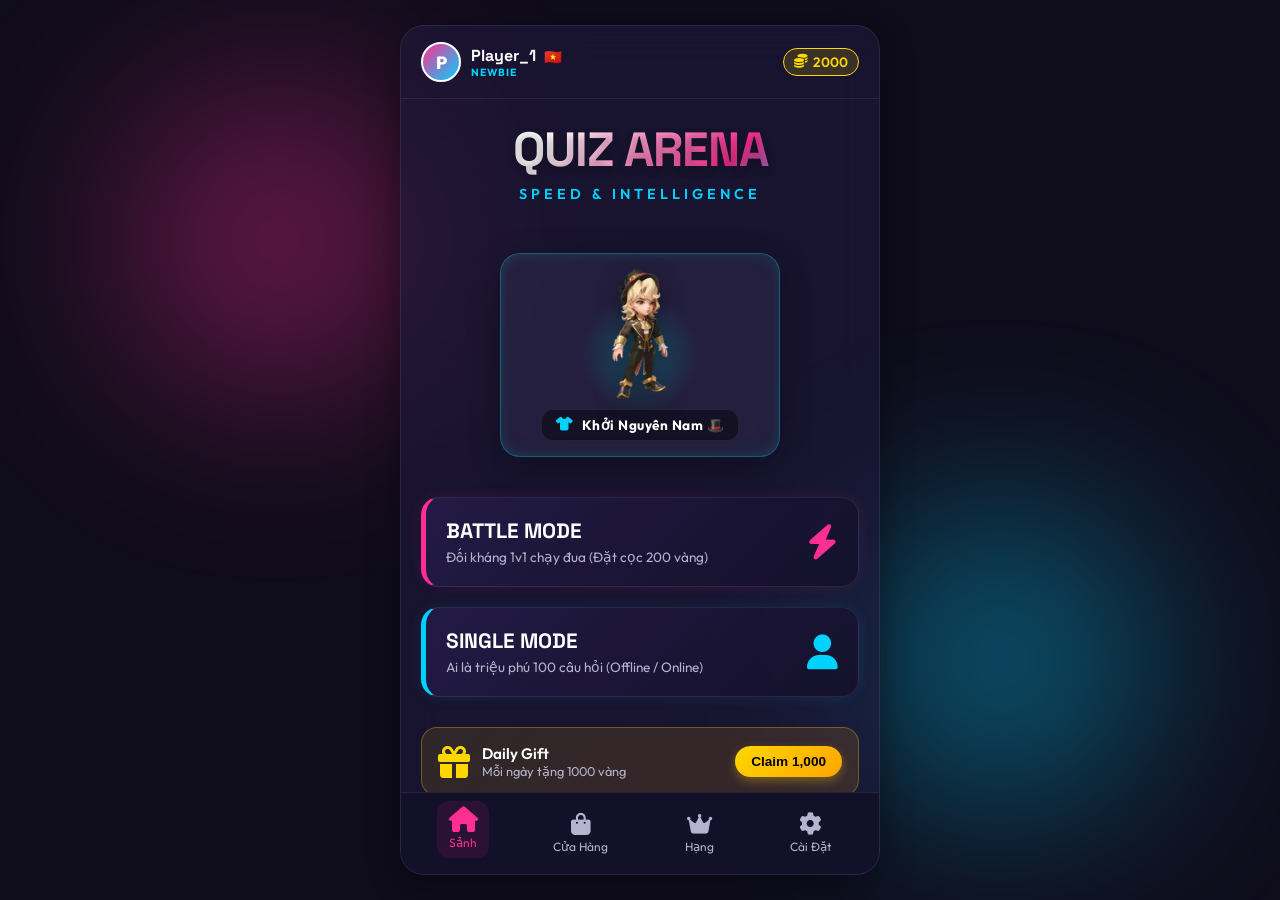
==== commit 7a0dbbbe: "zz" ====
--- a/Qx/index.html
+++ b/Qx/index.html
@@ -156,7 +156,7 @@
           <div class="race-lane">
             <div class="race-lane-info">
               <div class="race-runner-avatar" id="bot-runner-avatar">🤖</div>
-              <span class="race-lane-name">Bot</span>
+              <span class="race-lane-name" id="bot-track-name">Bot</span>
               <span class="race-lane-score"><span id="bot-score-val">0</span>/10</span>
             </div>
             <div class="race-track-bar">
@@ -208,6 +208,28 @@
             <label for="input-nickname">NICKNAME</label>
             <input type="text" id="input-nickname" class="input-text" maxlength="15"
               placeholder="Nhập tên người chơi...">
+          </div>
+        </div>
+
+        <!-- Country / Flag Setting -->
+        <div class="settings-group">
+          <div class="settings-title"><i class="fas fa-flag"></i> Quốc Gia</div>
+          <div class="setting-row">
+            <label for="select-country">CHỌN QUỐC GIA</label>
+            <select id="select-country" class="input-text" style="background: rgba(15, 12, 27, 0.8); color: white;">
+              <option value="vn">🇻🇳 Việt Nam</option>
+              <option value="us">🇺🇸 Mỹ (USA)</option>
+              <option value="jp">🇯🇵 Nhật Bản</option>
+              <option value="kr">🇰🇷 Hàn Quốc</option>
+              <option value="gb">🇬🇧 Vương Quốc Anh</option>
+              <option value="fr">🇫🇷 Pháp</option>
+              <option value="de">🇩🇪 Đức</option>
+              <option value="br">🇧🇷 Brazil</option>
+              <option value="ca">🇨🇦 Canada</option>
+              <option value="au">🇦🇺 Úc</option>
+              <option value="sg">🇸🇬 Singapore</option>
+              <option value="th">🇹🇭 Thái Lan</option>
+            </select>
           </div>
         </div>
 
--- a/Qx/style.css
+++ b/Qx/style.css
@@ -1760,3 +1760,19 @@
 .shop-card-item:hover {
   background: rgba(255, 255, 255, 0.08);
 }
+
+/* Country Badge */
+.country-badge {
+  background: rgba(0, 210, 255, 0.15);
+  border: 1px solid rgba(0, 210, 255, 0.35);
+  color: var(--accent-cyan);
+  padding: 2px 6px;
+  border-radius: 6px;
+  font-size: 0.8rem;
+  font-weight: 800;
+  margin-right: 6px;
+  display: inline-flex;
+  align-items: center;
+  justify-content: center;
+  box-shadow: 0 0 5px rgba(0, 210, 255, 0.2);
+}
